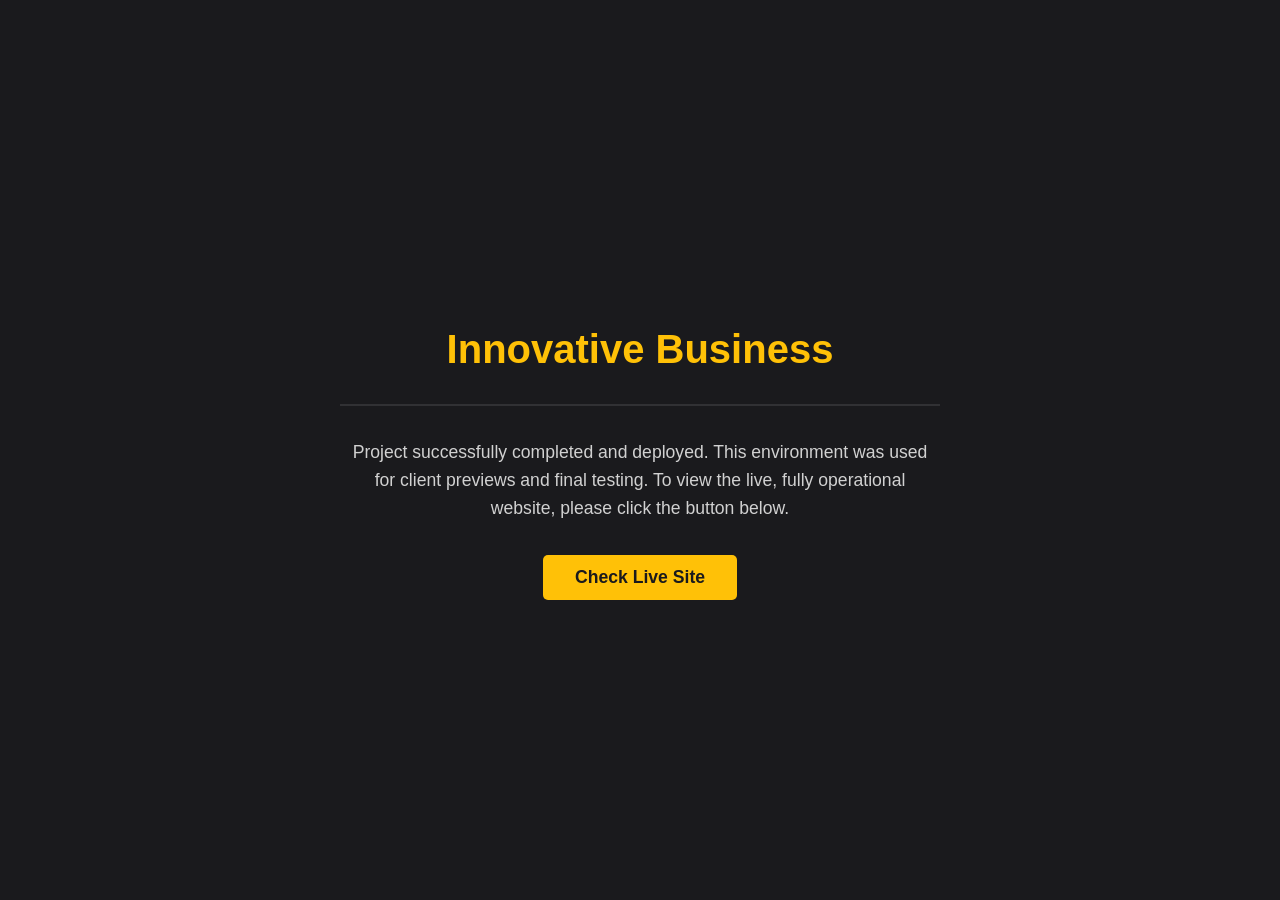
==== innovative-business/index.html @ 4d5fb214 "feat: add professional project completion page with animation for Innovative Business" ====
<!DOCTYPE html>
<html lang="en">
<head>
    <meta charset="UTF-8">
    <meta name="viewport" content="width=device-width, initial-scale=1.0">
    <title>Innovative Business - Project Case Study</title>
    <style>
        /* Modern Dark Palette based on Lucas Prado Portfolio */
        :root {
            --bg-color: #1a1a1d; /* Dark Charcoal */
            --text-color: #f1f1f1; /* Off-White */
            --accent-color: #ffc107; /* Amber/Gold for Success & Trust */
            --button-text: #1a1a1d;
            --font-stack: 'Arial', sans-serif; /* Clean, professional font */
        }

        body {
            font-family: var(--font-stack);
            background-color: var(--bg-color);
            color: var(--text-color);
            margin: 0;
            display: flex;
            justify-content: center;
            align-items: center;
            height: 100vh;
            overflow: hidden; /* For initial animation */
        }

        .container {
            text-align: center;
            padding: 2rem;
            max-width: 600px;
            /* Subtle animation on load */
            opacity: 0;
            transform: scale(0.9);
            animation: fadeInScale 0.8s ease-out forwards;
        }

        @keyframes fadeInScale {
            0% {
                opacity: 0;
                transform: scale(0.9);
            }
            100% {
                opacity: 1;
                transform: scale(1);
            }
        }

        h1 {
            color: var(--accent-color);
            font-size: 2.5rem;
            margin-bottom: 0.5rem;
        }

        p {
            font-size: 1.1rem;
            line-height: 1.6;
            margin-bottom: 2rem;
            color: #d1d1d1; /* Slight lighter grey for text */
        }

        .cta-button {
            display: inline-block;
            background-color: var(--accent-color);
            color: var(--button-text);
            padding: 0.75rem 2rem;
            font-size: 1.1rem;
            font-weight: bold;
            text-decoration: none;
            border-radius: 5px;
            transition: all 0.3s ease;
        }

        .cta-button:hover {
            transform: translateY(-3px); /* Subtle lift on hover */
            box-shadow: 0 4px 15px rgba(255, 193, 7, 0.4);
        }

        .divider {
            margin: 2rem 0;
            border-bottom: 2px solid rgba(255, 255, 255, 0.1);
        }
    </style>
</head>
<body>
    <div class="container">
        <h1>Innovative Business</h1>
        <div class="divider"></div>
        <p>Project successfully completed and deployed. This environment was used for client previews and final testing. To view the live, fully operational website, please click the button below.</p>
        <a href="https://www.innovbusiness.com.br/" target="_blank" class="cta-button">Check Live Site</a>
    </div>
</body>
</html>
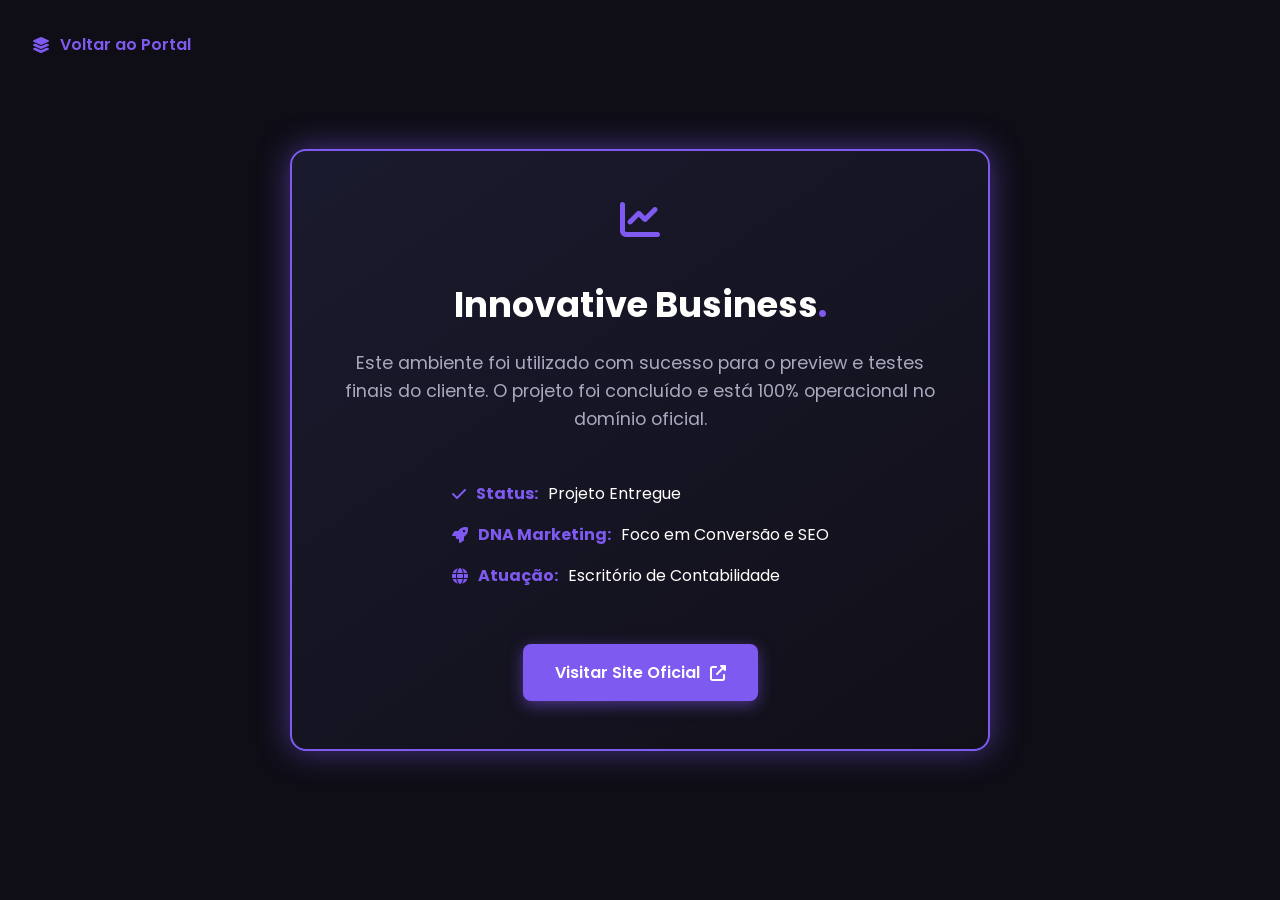
==== commit bebaac5f: "refactor: complete redesign to match portfolio branding" ====
--- a/innovative-business/index.html
+++ b/innovative-business/index.html
@@ -1,94 +1,165 @@
 <!DOCTYPE html>
-<html lang="en">
+<html lang="pt-br">
 <head>
     <meta charset="UTF-8">
     <meta name="viewport" content="width=device-width, initial-scale=1.0">
-    <title>Innovative Business - Project Case Study</title>
+    <title>Innovative Business | Case Study - Lucas Prado</title>
+    <link rel="icon" href="https://avatars.githubusercontent.com/u/210725531?v=4&s=128&r=50" type="image/png">
+    <link rel="stylesheet" href="https://cdnjs.cloudflare.com/ajax/libs/font-awesome/6.4.0/css/all.min.css">
+    <link href="https://fonts.googleapis.com/css2?family=Poppins:wght@300;400;600;700&display=swap" rel="stylesheet">
     <style>
-        /* Modern Dark Palette based on Lucas Prado Portfolio */
+       
         :root {
-            --bg-color: #1a1a1d; /* Dark Charcoal */
-            --text-color: #f1f1f1; /* Off-White */
-            --accent-color: #ffc107; /* Amber/Gold for Success & Trust */
-            --button-text: #1a1a1d;
-            --font-stack: 'Arial', sans-serif; /* Clean, professional font */
+            --bg-main: #0f0e17;       
+            --bg-secondary: #1a1a2e;  
+            --purple-primary: #7f5af0; 
+            --purple-glow: rgba(127, 90, 240, 0.5); 
+            --text-light: #fffffe;    
+            --text-gray: #a7a9be;     
+            --font-main: 'Poppins', sans-serif;
+            --transition: all 0.3s ease;
         }
 
         body {
-            font-family: var(--font-stack);
-            background-color: var(--bg-color);
-            color: var(--text-color);
+            background-color: var(--bg-main);
+            color: var(--text-light);
+            font-family: var(--font-main);
             margin: 0;
             display: flex;
             justify-content: center;
             align-items: center;
-            height: 100vh;
-            overflow: hidden; /* For initial animation */
+            min-height: 100vh;
         }
 
-        .container {
+        a { text-decoration: none; transition: var(--transition); }
+
+        /* Botão de Voltar para a Dashboard (Conexão) */
+        .back-nav {
+            position: absolute;
+            top: 2rem;
+            left: 2rem;
+        }
+
+        .btn-back {
+            color: var(--purple-primary);
+            font-weight: 600;
+            display: flex;
+            align-items: center;
+            gap: 10px;
+        }
+
+        .btn-back:hover {
+            color: var(--text-light);
+            text-shadow: 0 0 10px var(--purple-primary);
+        }
+
+        /* Container do Case - Baseado no .special-card */
+        .case-container {
+            background: linear-gradient(145deg, var(--bg-secondary) 0%, #110f18 100%);
+            padding: 3rem;
+            border-radius: 16px;
+            border: 2px solid var(--purple-primary);
+            max-width: 600px;
             text-align: center;
-            padding: 2rem;
-            max-width: 600px;
-            /* Subtle animation on load */
             opacity: 0;
             transform: scale(0.9);
             animation: fadeInScale 0.8s ease-out forwards;
+            box-shadow: 0 0 30px var(--purple-glow);
         }
 
         @keyframes fadeInScale {
-            0% {
-                opacity: 0;
-                transform: scale(0.9);
-            }
-            100% {
-                opacity: 1;
-                transform: scale(1);
-            }
+            to { opacity: 1; transform: scale(1); }
         }
 
-        h1 {
-            color: var(--accent-color);
+        .case-header i.purple-icon {
+            color: var(--purple-primary);
             font-size: 2.5rem;
+            margin-bottom: 1rem;
+        }
+
+        h1.case-title {
+            font-size: 2.2rem;
+            color: var(--text-light);
             margin-bottom: 0.5rem;
         }
 
-        p {
+        .purple-dot { color: var(--purple-primary); }
+
+        p.case-status {
+            color: var(--text-gray);
             font-size: 1.1rem;
+            margin-bottom: 2rem;
             line-height: 1.6;
-            margin-bottom: 2rem;
-            color: #d1d1d1; /* Slight lighter grey for text */
         }
 
-        .cta-button {
+        /* Lista de Funcionalidades do Case */
+        .case-details {
+            list-style: none;
+            padding: 0;
+            margin-bottom: 2.5rem;
+            text-align: left;
             display: inline-block;
-            background-color: var(--accent-color);
-            color: var(--button-text);
-            padding: 0.75rem 2rem;
-            font-size: 1.1rem;
-            font-weight: bold;
-            text-decoration: none;
-            border-radius: 5px;
-            transition: all 0.3s ease;
         }
 
-        .cta-button:hover {
-            transform: translateY(-3px); /* Subtle lift on hover */
-            box-shadow: 0 4px 15px rgba(255, 193, 7, 0.4);
+        .case-details li {
+            margin-bottom: 1rem;
+            font-size: 1rem;
+            color: var(--text-light);
+            display: flex;
+            align-items: center;
+            gap: 10px;
         }
 
-        .divider {
-            margin: 2rem 0;
-            border-bottom: 2px solid rgba(255, 255, 255, 0.1);
+        .case-details strong { color: var(--purple-primary); }
+
+        /* Botão CTA Principal */
+        .btn-visit-live {
+            background-color: var(--purple-primary);
+            color: var(--text-light);
+            padding: 1rem 2rem;
+            border-radius: 8px;
+            font-weight: 600;
+            display: inline-flex;
+            align-items: center;
+            gap: 10px;
+            box-shadow: 0 4px 15px var(--purple-glow);
+        }
+
+        .btn-visit-live:hover {
+            background-color: #6b44d6;
+            transform: translateY(-3px);
+            box-shadow: 0 8px 25px var(--purple-glow);
         }
     </style>
 </head>
 <body>
-    <div class="container">
-        <h1>Innovative Business</h1>
-        <div class="divider"></div>
-        <p>Project successfully completed and deployed. This environment was used for client previews and final testing. To view the live, fully operational website, please click the button below.</p>
-        <a href="https://www.innovbusiness.com.br/" target="_blank" class="cta-button">Check Live Site</a>
-    </div>
+
+    <nav class="back-nav">
+        <a href="../" class="btn-back">
+            <i class="fas fa-layer-group"></i> Voltar ao Portal
+        </a>
+    </nav>
+
+    <main class="case-container">
+        <header class="case-header">
+            <i class="fas fa-chart-line purple-icon"></i>
+            <h1 class="case-title">Innovative Business<span class="purple-dot">.</span></h1>
+        </header>
+
+        <p class="case-status">Este ambiente foi utilizado com sucesso para o preview e testes finais do cliente. O projeto foi concluído e está 100% operacional no domínio oficial.</p>
+        
+        <ul class="case-details">
+            <li><i class="fas fa-check purple-text" style="color:var(--purple-primary)"></i> <strong>Status:</strong> Projeto Entregue</li>
+            <li><i class="fas fa-rocket purple-text" style="color:var(--purple-primary)"></i> <strong>DNA Marketing:</strong> Foco em Conversão e SEO</li>
+            <li><i class="fas fa-globe purple-text" style="color:var(--purple-primary)"></i> <strong>Atuação:</strong> Escritório de Contabilidade</li>
+        </ul>
+
+        <footer class="case-footer">
+            <a href="https://www.innovbusiness.com.br/" target="_blank" class="btn-visit-live">
+                Visitar Site Oficial <i class="fas fa-external-link-alt"></i>
+            </a>
+        </footer>
+    </main>
+
 </body>
 </html>
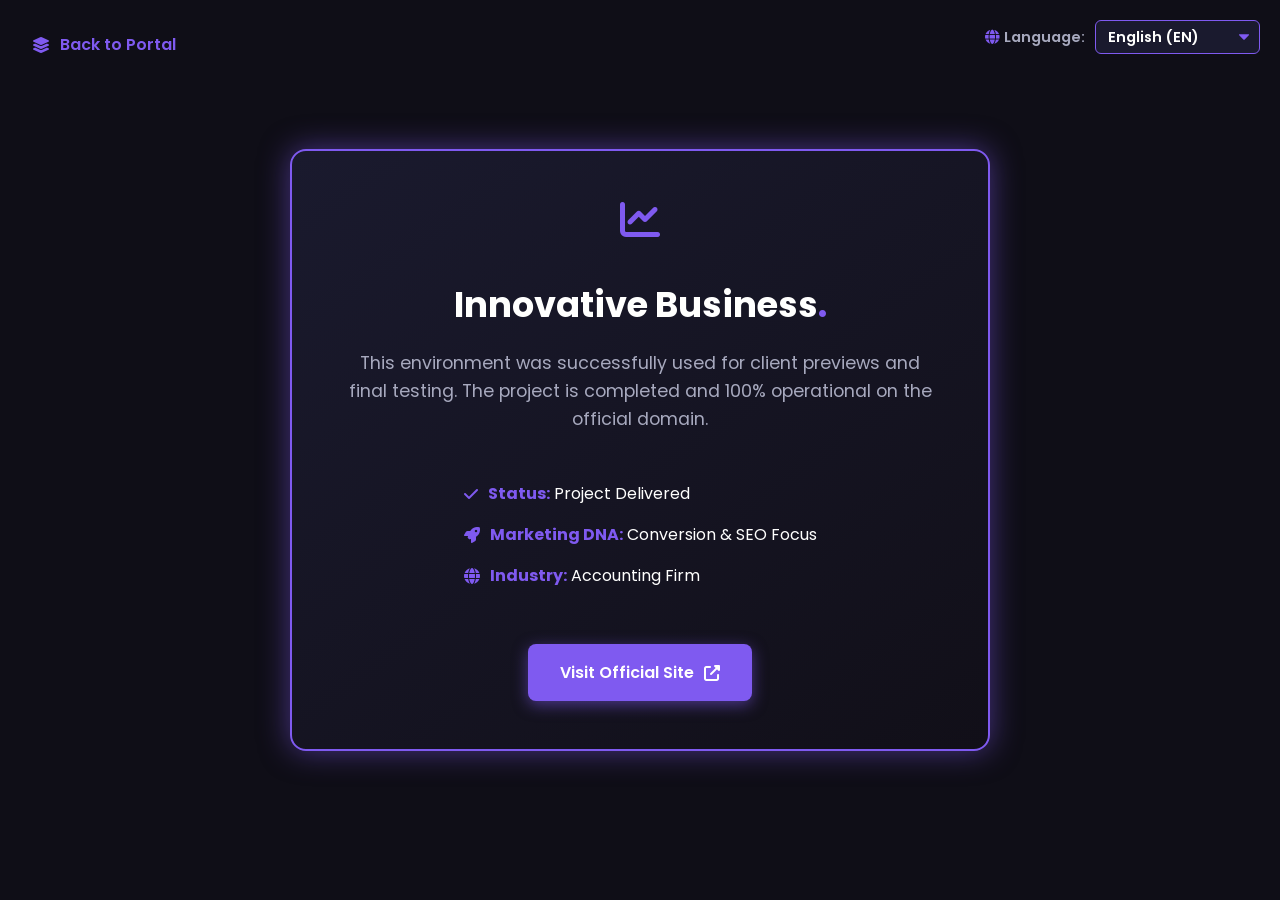
==== commit e7e8f225: "style: restore full CSS structure and layout" ====
--- a/innovative-business/index.html
+++ b/innovative-business/index.html
@@ -8,7 +8,7 @@
     <link rel="stylesheet" href="https://cdnjs.cloudflare.com/ajax/libs/font-awesome/6.4.0/css/all.min.css">
     <link href="https://fonts.googleapis.com/css2?family=Poppins:wght@300;400;600;700&display=swap" rel="stylesheet">
     <style>
-       
+        /* ================= VARIÁVEIS ================= */
         :root {
             --bg-main: #0f0e17;       
             --bg-secondary: #1a1a2e;  
@@ -29,11 +29,59 @@
             justify-content: center;
             align-items: center;
             min-height: 100vh;
-        }
-
-        a { text-decoration: none; transition: var(--transition); }
-
-        /* Botão de Voltar para a Dashboard (Conexão) */
+            position: relative;
+        }
+
+        a { 
+            text-decoration: none; 
+            transition: var(--transition); 
+        }
+
+        /* ================= SELETOR DE IDIOMAS ================= */
+        .lang-switcher {
+            position: absolute;
+            top: 20px;
+            right: 20px;
+            display: flex;
+            align-items: center;
+            gap: 10px;
+            z-index: 100;
+        }
+
+        .lang-switcher label {
+            color: var(--text-gray);
+            font-size: 0.9rem;
+            font-weight: 600;
+            display: flex;
+            align-items: center;
+            gap: 5px;
+        }
+
+        .lang-switcher label i {
+            color: var(--purple-primary);
+        }
+
+        .custom-select-wrapper select {
+            background-color: var(--bg-secondary);
+            color: var(--text-light);
+            border: 1px solid var(--purple-primary);
+            padding: 6px 35px 6px 12px;
+            border-radius: 6px;
+            font-family: var(--font-main);
+            font-size: 0.9rem;
+            font-weight: 600;
+            cursor: pointer;
+            outline: none;
+            transition: var(--transition);
+            appearance: none;
+            -webkit-appearance: none;
+            background-image: url("data:image/svg+xml;charset=US-ASCII,%3Csvg%20xmlns%3D%22http%3A%2F%2Fwww.w3.org%2F2000%2Fsvg%22%20width%3D%22292.4%22%20height%3D%22292.4%22%3E%3Cpath%20fill%3D%22%237f5af0%22%20d%3D%22M287%2069.4a17.6%2017.6%200%200%200-13-5.4H18.4c-5%200-9.3%201.8-12.9%205.4A17.6%2017.6%200%200%200%200%2082.2c0%205%201.8%209.3%205.4%2012.9l128%20127.9c3.6%203.6%207.8%205.4%2012.8%205.4s9.2-1.8%2012.8-5.4L287%2095c3.5-3.5%205.4-7.8%205.4-12.8%200-5-1.9-9.2-5.5-12.8z%22%2F%3E%3C%2Fsvg%3E");
+            background-repeat: no-repeat;
+            background-position: right 10px top 50%;
+            background-size: 10px auto;
+        }
+
+        /* ================= NAVEGAÇÃO ================= */
         .back-nav {
             position: absolute;
             top: 2rem;
@@ -53,7 +101,7 @@
             text-shadow: 0 0 10px var(--purple-primary);
         }
 
-        /* Container do Case - Baseado no .special-card */
+        /* ================= CONTAINER DO CASE ================= */
         .case-container {
             background: linear-gradient(145deg, var(--bg-secondary) 0%, #110f18 100%);
             padding: 3rem;
@@ -83,7 +131,9 @@
             margin-bottom: 0.5rem;
         }
 
-        .purple-dot { color: var(--purple-primary); }
+        .purple-dot {
+            color: var(--purple-primary);
+        }
 
         p.case-status {
             color: var(--text-gray);
@@ -92,7 +142,7 @@
             line-height: 1.6;
         }
 
-        /* Lista de Funcionalidades do Case */
+        /* ================= DETALHES ================= */
         .case-details {
             list-style: none;
             padding: 0;
@@ -110,9 +160,11 @@
             gap: 10px;
         }
 
-        .case-details strong { color: var(--purple-primary); }
-
-        /* Botão CTA Principal */
+        .case-details strong {
+            color: var(--purple-primary);
+        }
+
+        /* ================= BOTÃO CTA ================= */
         .btn-visit-live {
             background-color: var(--purple-primary);
             color: var(--text-light);
@@ -130,12 +182,31 @@
             transform: translateY(-3px);
             box-shadow: 0 8px 25px var(--purple-glow);
         }
+
+        /* ================= RESPONSIVO ================= */
+        @media (max-width: 768px) {
+            .lang-switcher { top: 10px; right: 10px; }
+            .back-nav { top: 60px; left: 20px; }
+            .case-container { margin-top: 80px; }
+        }
     </style>
 </head>
 <body>
 
+    <div class="lang-switcher">
+        <label for="lang-select" data-i18n="lang_label"><i class="fas fa-globe"></i> Idioma:</label>
+        <div class="custom-select-wrapper">
+            <select id="lang-select" onchange="changeLanguage(this.value)">
+                <option value="pt">Português (PT)</option>
+                <option value="en">English (EN)</option>
+                <option value="es">Español (ES)</option>
+                <option value="pl">Polski (PL)</option>
+            </select>
+        </div>
+    </div>
+
     <nav class="back-nav">
-        <a href="../" class="btn-back">
+        <a href="../" class="btn-back" data-i18n="back_portal">
             <i class="fas fa-layer-group"></i> Voltar ao Portal
         </a>
     </nav>
@@ -146,20 +217,21 @@
             <h1 class="case-title">Innovative Business<span class="purple-dot">.</span></h1>
         </header>
 
-        <p class="case-status">Este ambiente foi utilizado com sucesso para o preview e testes finais do cliente. O projeto foi concluído e está 100% operacional no domínio oficial.</p>
+        <p class="case-status" data-i18n="status_msg">Este ambiente foi utilizado com sucesso para o preview e testes finais do cliente. O projeto foi concluído e está 100% operacional no domínio oficial.</p>
         
         <ul class="case-details">
-            <li><i class="fas fa-check purple-text" style="color:var(--purple-primary)"></i> <strong>Status:</strong> Projeto Entregue</li>
-            <li><i class="fas fa-rocket purple-text" style="color:var(--purple-primary)"></i> <strong>DNA Marketing:</strong> Foco em Conversão e SEO</li>
-            <li><i class="fas fa-globe purple-text" style="color:var(--purple-primary)"></i> <strong>Atuação:</strong> Escritório de Contabilidade</li>
+            <li><i class="fas fa-check purple-text" style="color:var(--purple-primary)"></i> <span data-i18n="status_del"><strong>Status:</strong> Projeto Entregue</span></li>
+            <li><i class="fas fa-rocket purple-text" style="color:var(--purple-primary)"></i> <span data-i18n="dna_conv"><strong>DNA Marketing:</strong> Foco em Conversão e SEO</span></li>
+            <li><i class="fas fa-globe purple-text" style="color:var(--purple-primary)"></i> <span data-i18n="area_acc"><strong>Atuação:</strong> Escritório de Contabilidade</span></li>
         </ul>
 
         <footer class="case-footer">
-            <a href="https://www.innovbusiness.com.br/" target="_blank" class="btn-visit-live">
+            <a href="https://www.innovbusiness.com.br/" target="_blank" class="btn-visit-live" data-i18n="btn_live">
                 Visitar Site Oficial <i class="fas fa-external-link-alt"></i>
             </a>
         </footer>
     </main>
 
+    <script src="../script.js"></script>
 </body>
 </html>
